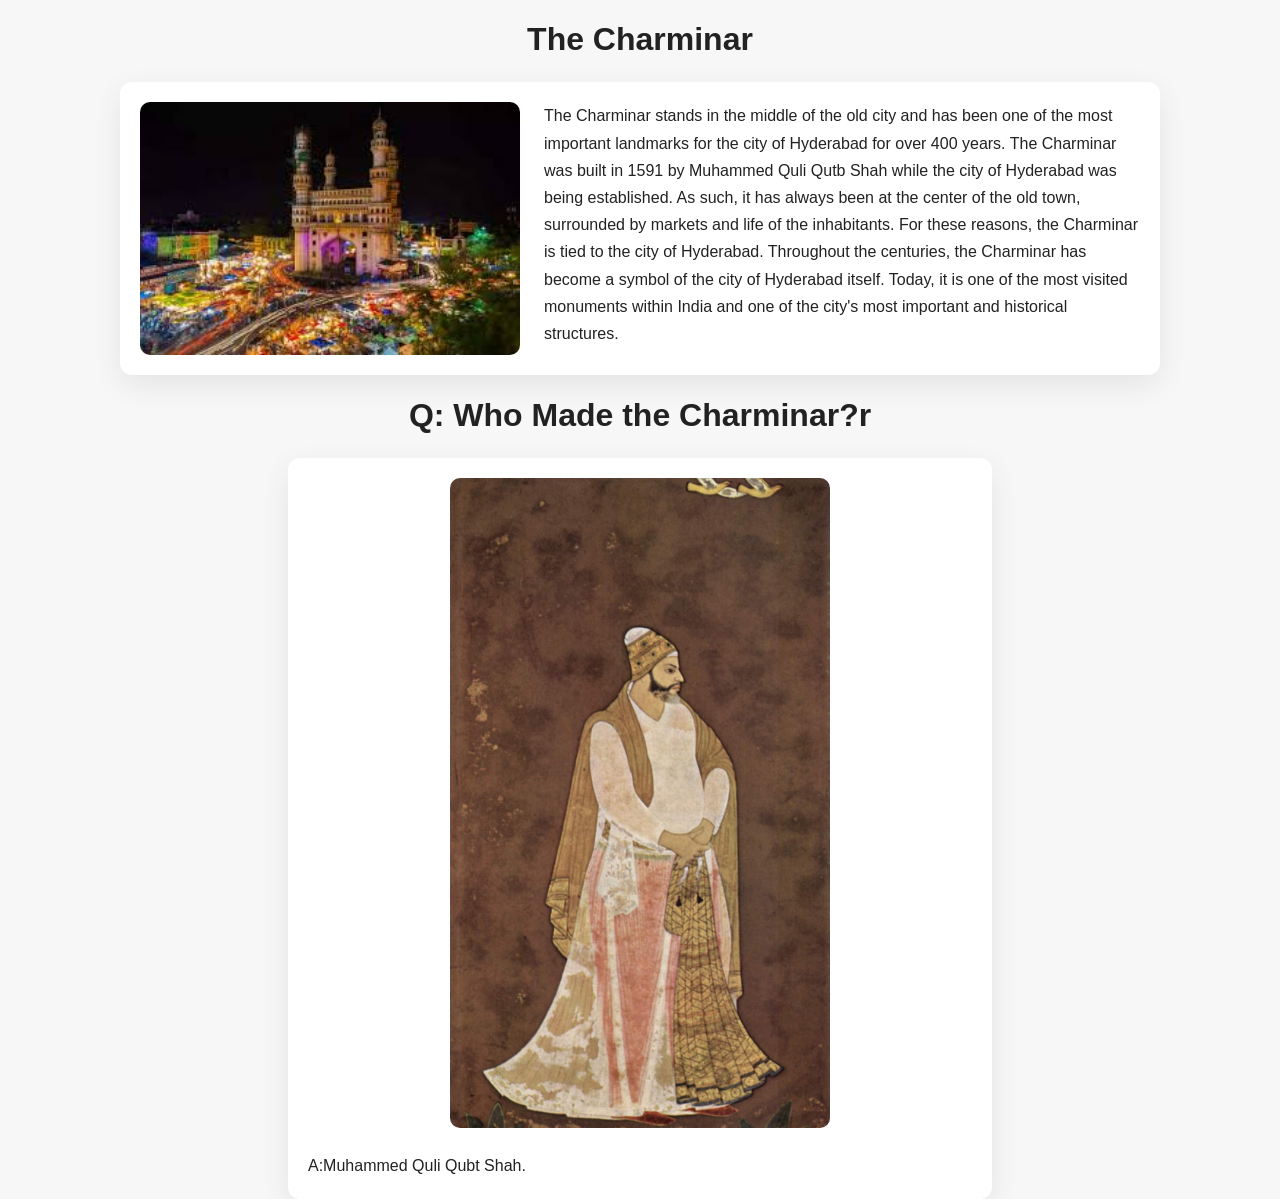
==== index.html @ ea8a79bc "Copied from Main to index" ====
<!DOCTYPE html>
<html lang="en">
<head>
  <meta charset="UTF-8">
  <meta name="viewport" content="width=device-width, initial-scale=1.0">
  <link rel="icon" type="image/x-icon" href="(placeholder)">
  <link rel="stylesheet" href="Main.css">
  <title>The Charminar</title>
</head>
<body>
  <h1 id="main-heading">The Charminar</h1>
  <div class="hero-section">
    <img src="Charminar.jpg" alt="The Charminar" class="hero-image">
    <div class="hero-text">
      <p>The Charminar stands in the middle of the old city and has been one of the most important landmarks for the city of Hyderabad for over 400 years.
        The Charminar was built in 1591 by Muhammed Quli Qutb Shah while the city of Hyderabad was being established. As such, it has always been at the
        center of the old town, surrounded by markets and life of the inhabitants. For these reasons, the Charminar is tied to the city of Hyderabad. Throughout the centuries,
        the Charminar has become a symbol of the city of Hyderabad itself. Today, it is one of the most visited monuments within India and one of the city's most important and historical structures.</p>
    </div>
  </div>

   <h1 id="main-heading">Q: Who Made the Charminar?r</h1>
  <div class="hero-section">
    <img src="Muhammad_'Alî_001.jpg" alt="Muhammed Quli Qutb Shah" class="hero-image">
    <div class="hero-text">
      <p>A:Muhammed Quli Qubt Shah.
       </p>
    </div>
  </div>
</body>
</html>
---- Main.css ----
body {
  font-family: Arial, sans-serif;
  margin: 0;
  padding: 20px;
  background: #f7f7f7;
  color: #222;
}

#main-heading {
  text-align: center;
  margin-bottom: 24px;
}

.hero-section {
  display: flex;
  flex-wrap: wrap;
  gap: 24px;
  align-items: flex-start;
  justify-content: center;
  max-width: 1000px;
  margin: 0 auto;
  background: #fff;
  padding: 20px;
  border-radius: 12px;
  box-shadow: 0 10px 30px rgba(0, 0, 0, 0.08);
}

.hero-image {
  max-width: 100%;
  width: 380px;
  border-radius: 10px;
  object-fit: cover;
}

.hero-text {
  flex: 1 1 320px;
  min-width: 260px;
}

.hero-text p {
  line-height: 1.7;
  margin: 0;
}

@media (max-width: 720px) {
  .hero-section {
    flex-direction: column;
    padding: 16px;
  }

  .hero-image {
    width: 100%;
  }
}

body {
    background:(135deg, brown);
    padding: 0;
    display: flex; 
    flex-direction: column;
    align-items: center; 
    height: 100vh; 
    font-family: 'Lato', sans-serif;
    max-width: 100%;
    margin: 0 auto;
}
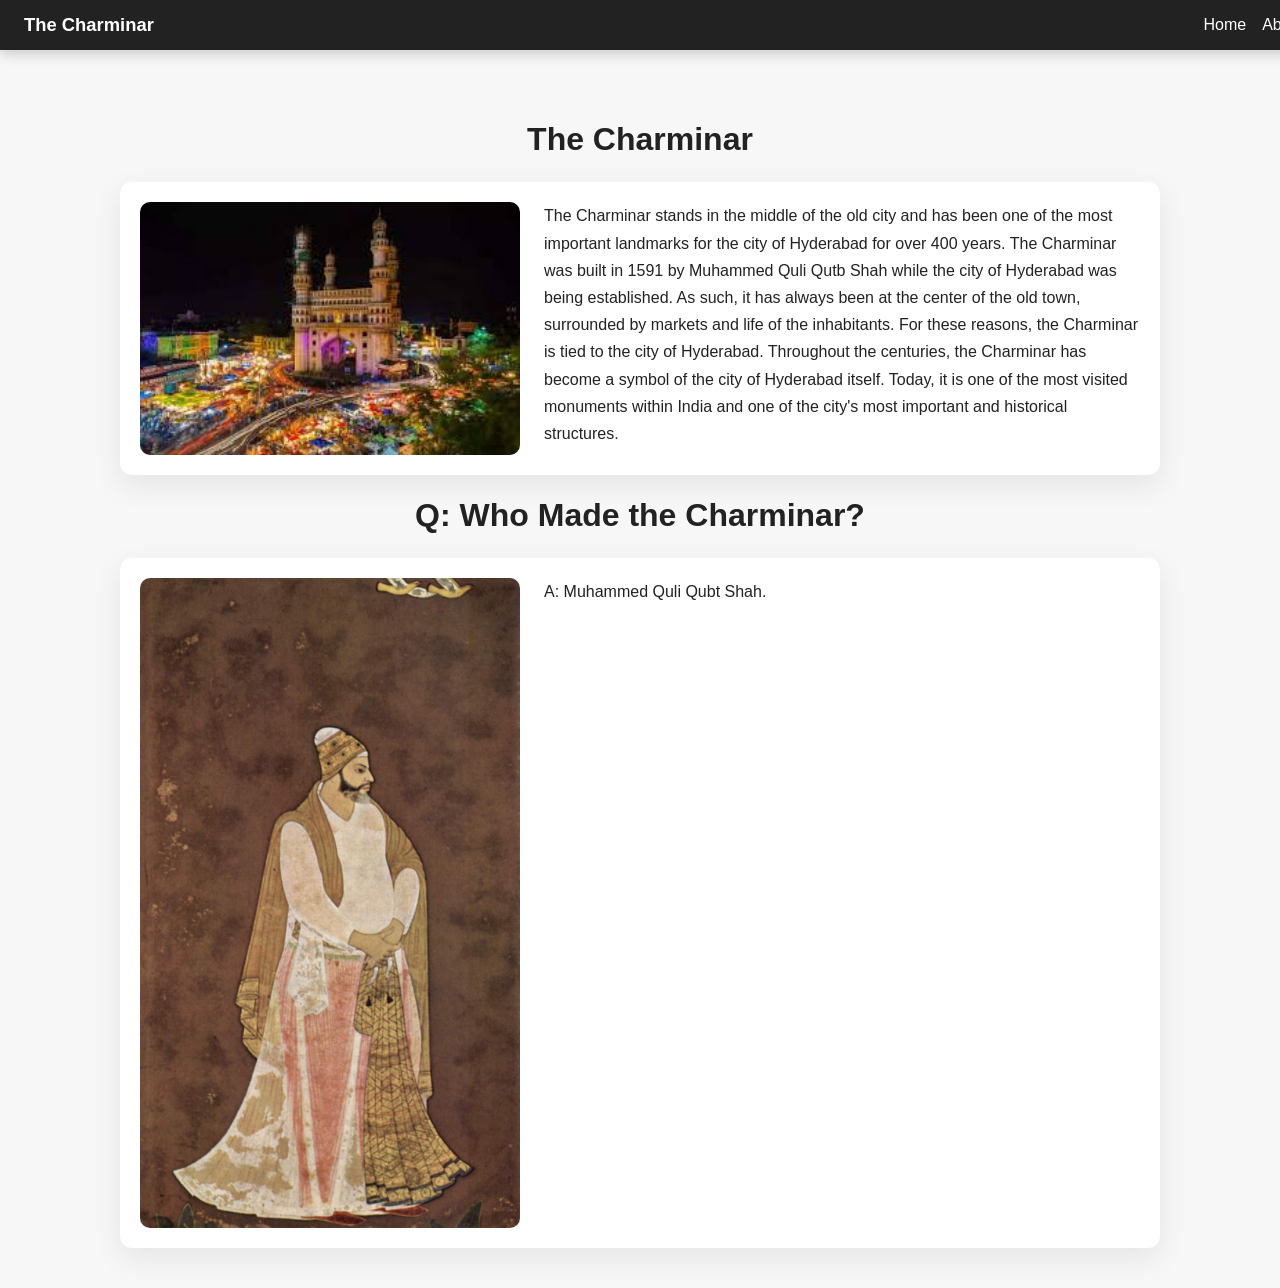
==== commit da700b47: "Added Nav Bar" ====
--- a/index.html
+++ b/index.html
@@ -8,23 +8,32 @@
   <title>The Charminar</title>
 </head>
 <body>
-  <h1 id="main-heading">The Charminar</h1>
-  <div class="hero-section">
-    <img src="Charminar.jpg" alt="The Charminar" class="hero-image">
-    <div class="hero-text">
-      <p>The Charminar stands in the middle of the old city and has been one of the most important landmarks for the city of Hyderabad for over 400 years.
-        The Charminar was built in 1591 by Muhammed Quli Qutb Shah while the city of Hyderabad was being established. As such, it has always been at the
-        center of the old town, surrounded by markets and life of the inhabitants. For these reasons, the Charminar is tied to the city of Hyderabad. Throughout the centuries,
-        the Charminar has become a symbol of the city of Hyderabad itself. Today, it is one of the most visited monuments within India and one of the city's most important and historical structures.</p>
+  <header class="top-nav">
+    <span class="brand">The Charminar</span>
+    <nav>
+      <a href="index.html">Home</a>
+      <a href="Main.html">About</a>
+    </nav>
+  </header>
+
+  <div class="page-content">
+    <h1 id="main-heading">The Charminar</h1>
+    <div class="hero-section">
+      <img src="Charminar.jpg" alt="The Charminar" class="hero-image">
+      <div class="hero-text">
+        <p>The Charminar stands in the middle of the old city and has been one of the most important landmarks for the city of Hyderabad for over 400 years.
+          The Charminar was built in 1591 by Muhammed Quli Qutb Shah while the city of Hyderabad was being established. As such, it has always been at the
+          center of the old town, surrounded by markets and life of the inhabitants. For these reasons, the Charminar is tied to the city of Hyderabad. Throughout the centuries,
+          the Charminar has become a symbol of the city of Hyderabad itself. Today, it is one of the most visited monuments within India and one of the city's most important and historical structures.</p>
+      </div>
     </div>
-  </div>
 
-   <h1 id="main-heading">Q: Who Made the Charminar?r</h1>
-  <div class="hero-section">
-    <img src="Muhammad_'Alî_001.jpg" alt="Muhammed Quli Qutb Shah" class="hero-image">
-    <div class="hero-text">
-      <p>A:Muhammed Quli Qubt Shah.
-       </p>
+    <h1 id="main-heading">Q: Who Made the Charminar?</h1>
+    <div class="hero-section">
+      <img src="Muhammad_'Alî_001.jpg" alt="Muhammed Quli Qutb Shah" class="hero-image">
+      <div class="hero-text">
+        <p>A: Muhammed Quli Qubt Shah.</p>
+      </div>
     </div>
   </div>
 </body>
--- a/Main.css
+++ b/Main.css
@@ -1,9 +1,52 @@
 body {
   font-family: Arial, sans-serif;
   margin: 0;
-  padding: 20px;
+  padding: 0;
   background: #f7f7f7;
   color: #222;
+}
+
+header.top-nav {
+  position: fixed;
+  top: 0;
+  left: 0;
+  width: 100%;
+  background: #222;
+  color: #fff;
+  display: flex;
+  align-items: center;
+  justify-content: space-between;
+  gap: 16px;
+  padding: 14px 24px;
+  box-shadow: 0 4px 12px rgba(0, 0, 0, 0.18);
+  z-index: 1000;
+}
+
+header.top-nav .brand {
+  font-size: 1.15rem;
+  font-weight: bold;
+}
+
+header.top-nav nav {
+  display: flex;
+  gap: 16px;
+  flex-wrap: wrap;
+}
+
+header.top-nav a {
+  color: #fff;
+  text-decoration: none;
+  font-weight: 500;
+}
+
+header.top-nav a:hover {
+  text-decoration: underline;
+}
+
+.page-content {
+  padding: 100px 20px 40px;
+  max-width: 1100px;
+  margin: 0 auto;
 }
 
 #main-heading {
@@ -53,15 +96,3 @@
   }
 }
 
-body {
-    background:(135deg, brown);
-    padding: 0;
-    display: flex; 
-    flex-direction: column;
-    align-items: center; 
-    height: 100vh; 
-    font-family: 'Lato', sans-serif;
-    max-width: 100%;
-    margin: 0 auto;
-}
-
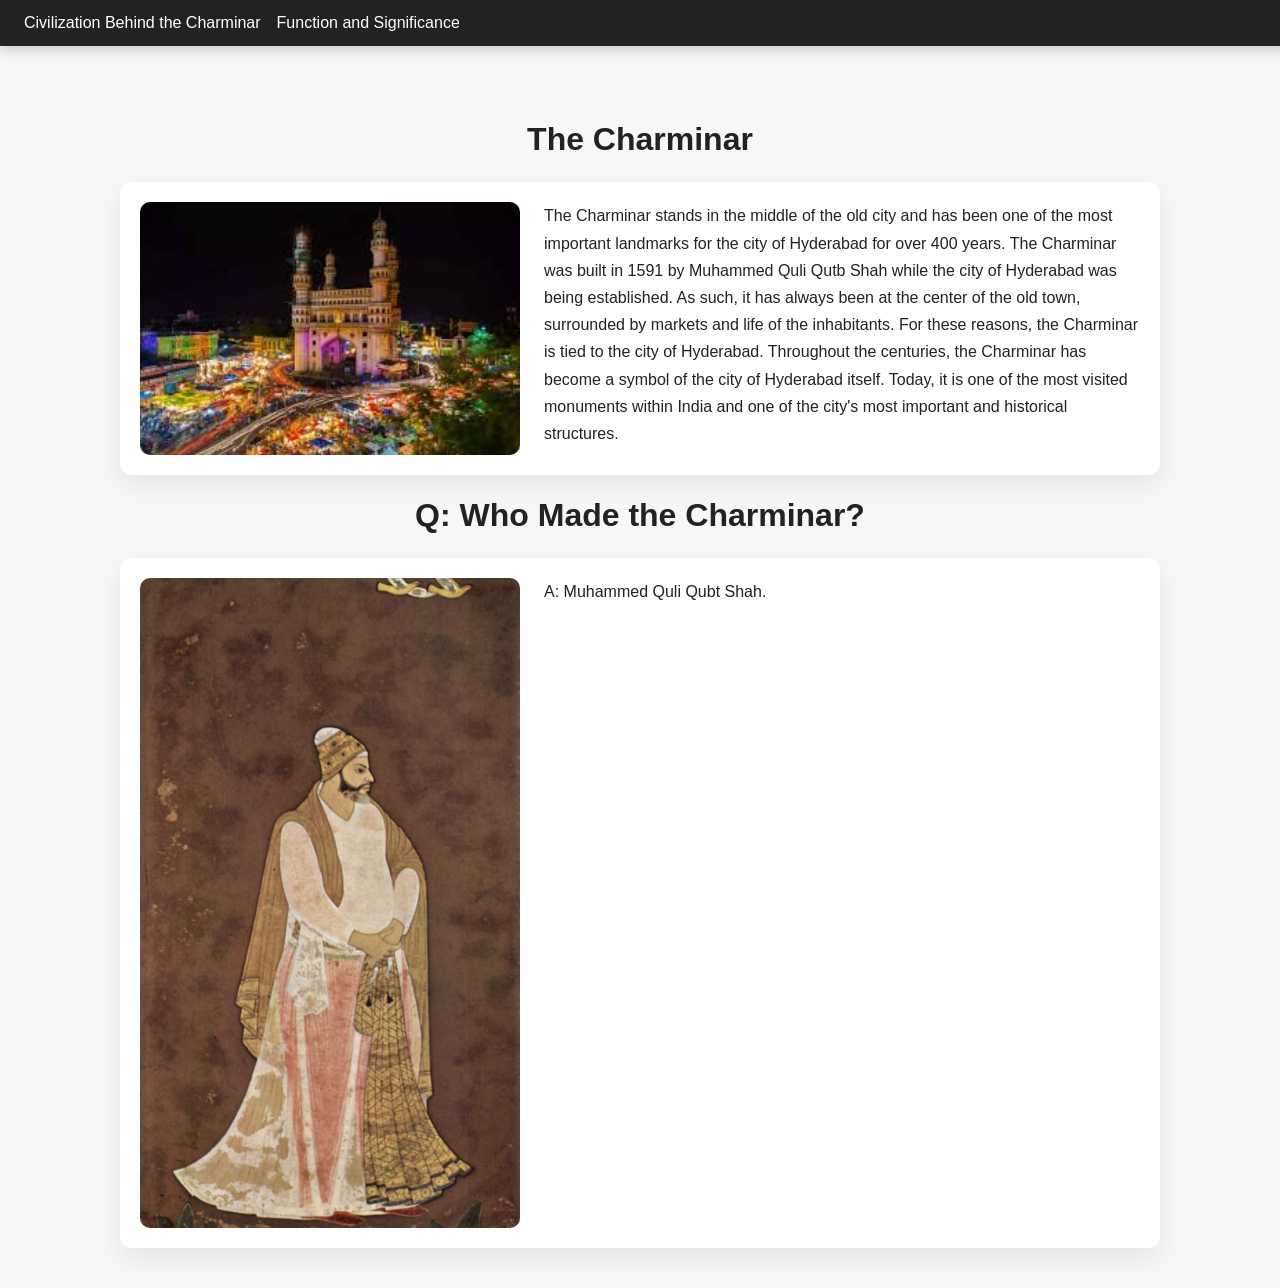
==== commit fd89d0d5: "Worked on Nav" ====
--- a/index.html
+++ b/index.html
@@ -5,14 +5,13 @@
   <meta name="viewport" content="width=device-width, initial-scale=1.0">
   <link rel="icon" type="image/x-icon" href="(placeholder)">
   <link rel="stylesheet" href="Main.css">
-  <title>The Charminar</title>
+  <title>Charminar: Heart of Hyderabadi Culture</title>
 </head>
 <body>
-  <header class="top-nav">
-    <span class="brand">The Charminar</span>
+  <header class="top-nav banner">
     <nav>
-      <a href="index.html">Home</a>
-      <a href="Main.html">About</a>
+      <a href="TheCivilization.html">Civilization Behind the Charminar</a>
+      <a href="Function.html">Function and Significance</a>
     </nav>
   </header>
 
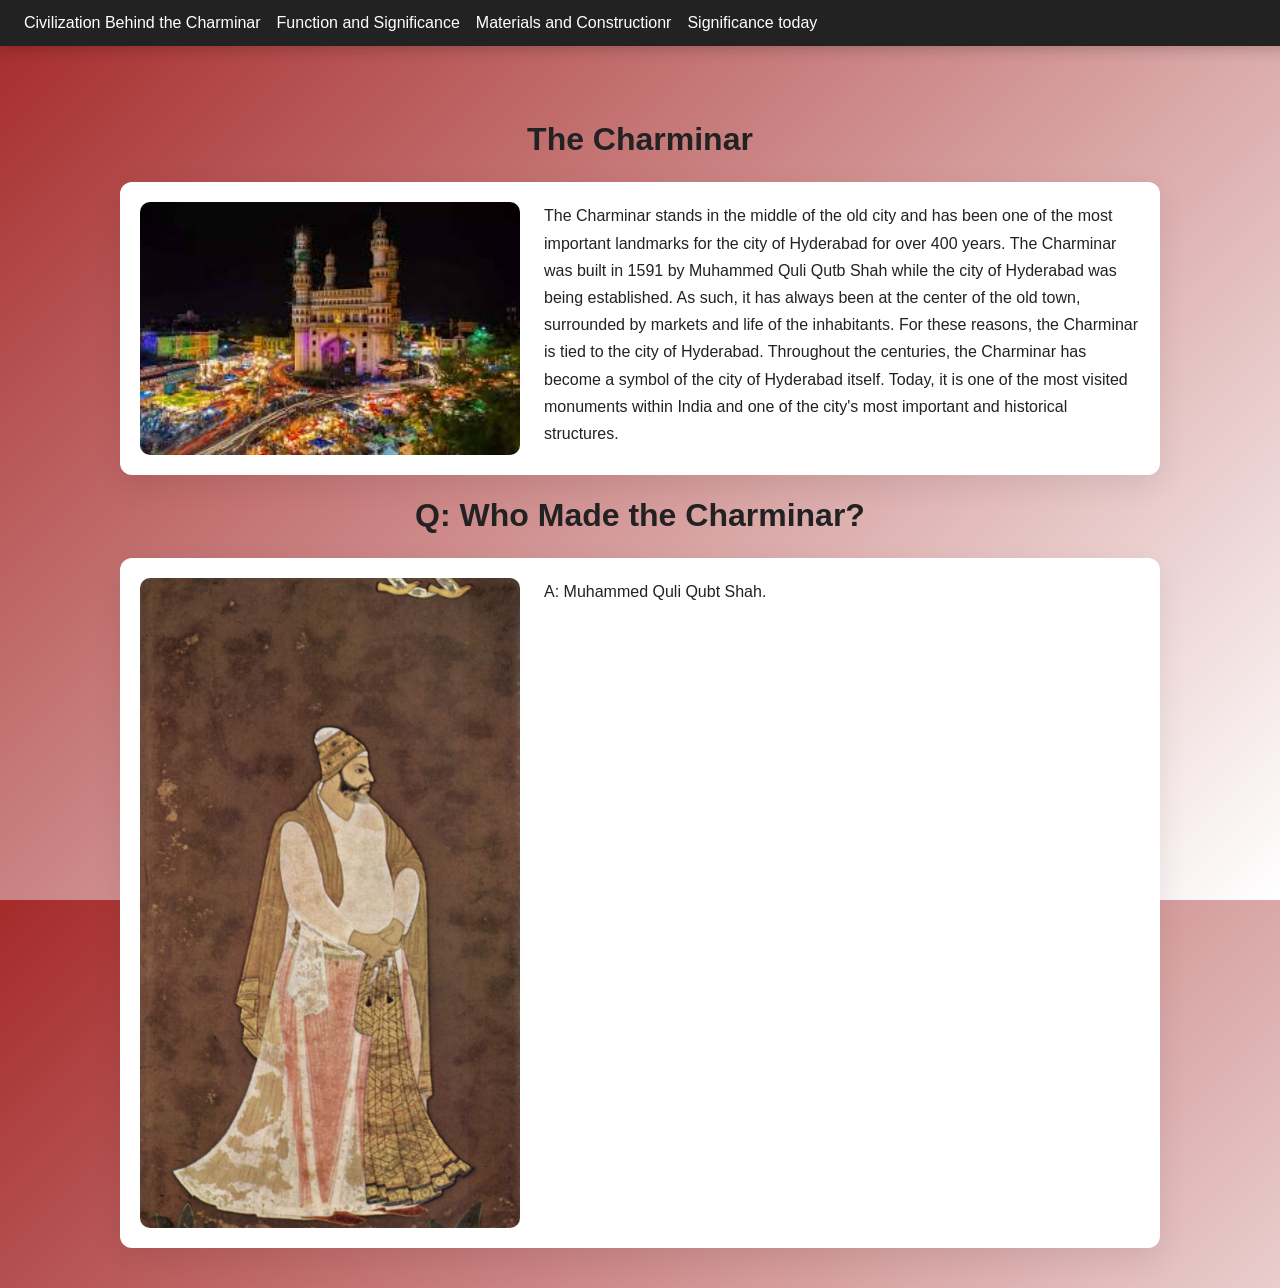
==== commit a84d285b: "Background" ====
--- a/index.html
+++ b/index.html
@@ -12,6 +12,8 @@
     <nav>
       <a href="TheCivilization.html">Civilization Behind the Charminar</a>
       <a href="Function.html">Function and Significance</a>
+       <a href="TheCivilization.html">Materials and Constructionr</a>
+      <a href="Function.html">Significance today</a>
     </nav>
   </header>
 
--- a/Main.css
+++ b/Main.css
@@ -95,4 +95,13 @@
     width: 100%;
   }
 }
-
+body {
+    background: linear-gradient(135deg, brown, white);
+    padding: 0;
+    display: flex; 
+    flex-direction: column;
+    align-items: center; 
+    height: 100vh; 
+    max-width: 100%;
+    margin: 0 auto;
+}
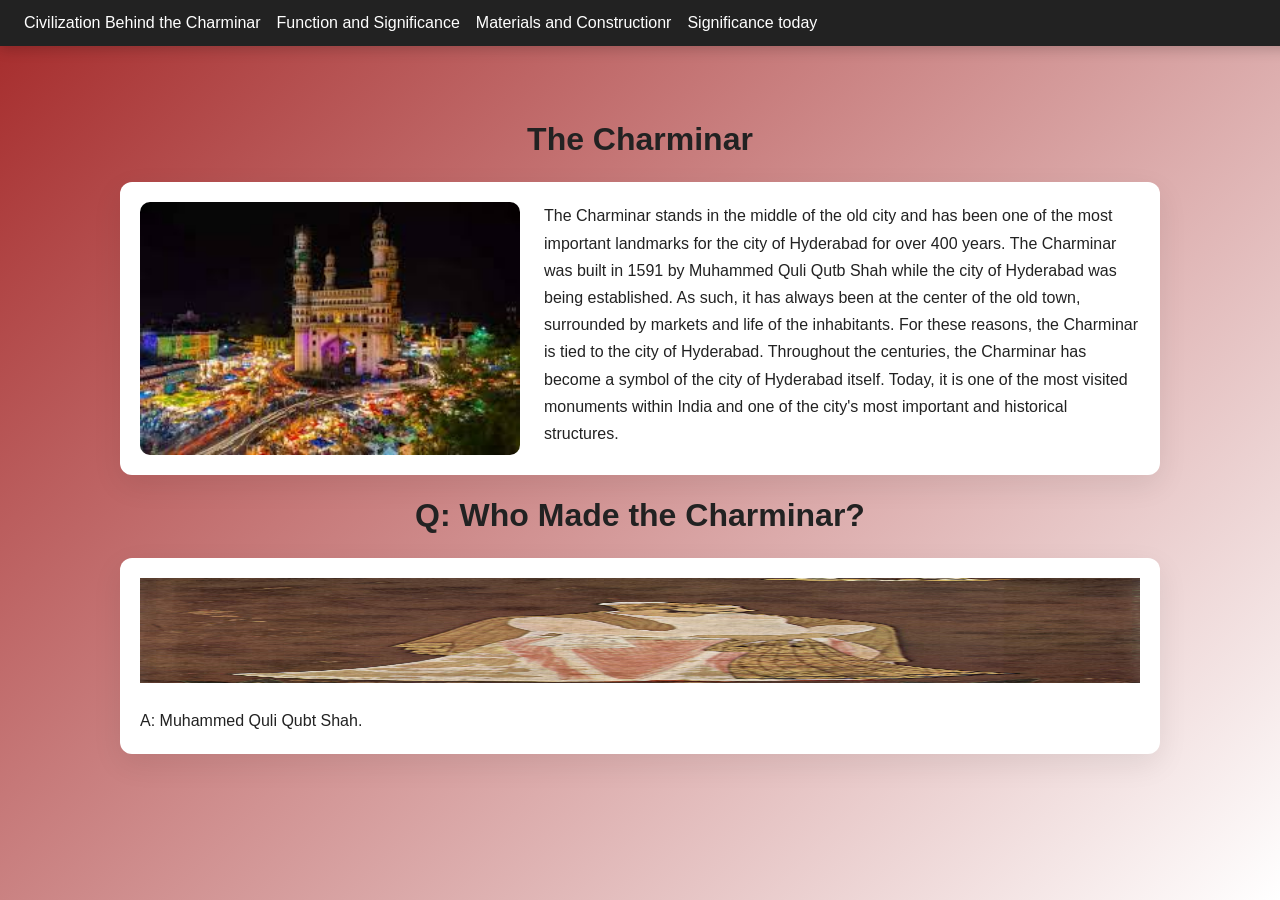
==== commit ad832b16: "Edited Resolution of Qutb Shah" ====
--- a/index.html
+++ b/index.html
@@ -31,7 +31,7 @@
 
     <h1 id="main-heading">Q: Who Made the Charminar?</h1>
     <div class="hero-section">
-      <img src="Muhammad_'Alî_001.jpg" alt="Muhammed Quli Qutb Shah" class="hero-image">
+      <img src="Muhammad_'Alî_001.jpg" alt="Muhammed Quli Qutb Shah" class="QutbShah">
       <div class="hero-text">
         <p>A: Muhammed Quli Qubt Shah.</p>
       </div>
--- a/Main.css
+++ b/Main.css
@@ -105,3 +105,8 @@
     max-width: 100%;
     margin: 0 auto;
 }
+
+.QutbShah {
+    height: 105px;
+    width: 100%;
+  }
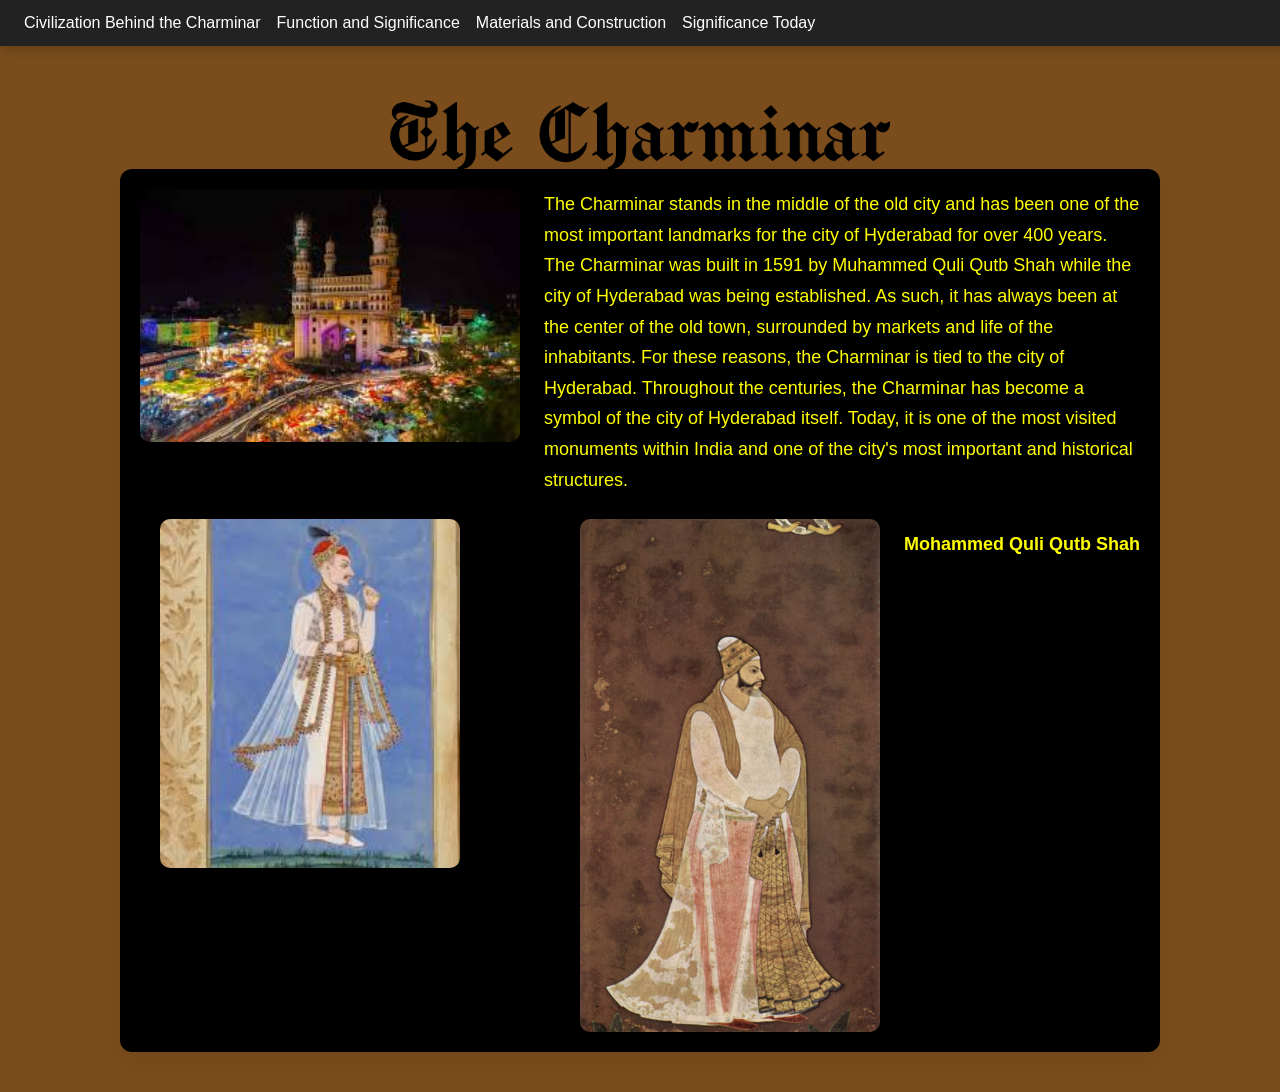
==== commit 3efeb3b6: "Created layout and placeholders" ====
--- a/index.html
+++ b/index.html
@@ -3,7 +3,7 @@
 <head>
   <meta charset="UTF-8">
   <meta name="viewport" content="width=device-width, initial-scale=1.0">
-  <link rel="icon" type="image/x-icon" href="(placeholder)">
+  <link rel="icon" type="image/x-icon" href="download.png">
   <link rel="stylesheet" href="Main.css">
   <title>Charminar: Heart of Hyderabadi Culture</title>
 </head>
@@ -12,30 +12,27 @@
     <nav>
       <a href="TheCivilization.html">Civilization Behind the Charminar</a>
       <a href="Function.html">Function and Significance</a>
-       <a href="TheCivilization.html">Materials and Constructionr</a>
-      <a href="Function.html">Significance today</a>
+       <a href="Materials.html">Materials and Construction</a>
+      <a href="Significance.html">Significance Today</a>
     </nav>
   </header>
 
   <div class="page-content">
-    <h1 id="main-heading">The Charminar</h1>
+     <img src="text-1777935722596.png" alt="Charimnar Title" class="charminartext">
     <div class="hero-section">
       <img src="Charminar.jpg" alt="The Charminar" class="hero-image">
       <div class="hero-text">
-        <p>The Charminar stands in the middle of the old city and has been one of the most important landmarks for the city of Hyderabad for over 400 years.
+        <p class="ColorText"> The Charminar stands in the middle of the old city and has been one of the most important landmarks for the city of Hyderabad for over 400 years.
           The Charminar was built in 1591 by Muhammed Quli Qutb Shah while the city of Hyderabad was being established. As such, it has always been at the
           center of the old town, surrounded by markets and life of the inhabitants. For these reasons, the Charminar is tied to the city of Hyderabad. Throughout the centuries,
           the Charminar has become a symbol of the city of Hyderabad itself. Today, it is one of the most visited monuments within India and one of the city's most important and historical structures.</p>
       </div>
+      
+      <div class="hero-text">
+<img src="images.jpg" alt="Muhammed Quli Qutb Shah" class="QutbShah">
     </div>
-
-    <h1 id="main-heading">Q: Who Made the Charminar?</h1>
-    <div class="hero-section">
-      <img src="Muhammad_'Alî_001.jpg" alt="Muhammed Quli Qutb Shah" class="QutbShah">
-      <div class="hero-text">
-        <p>A: Muhammed Quli Qubt Shah.</p>
-      </div>
-    </div>
+     <img src="Muhammad_'Alî_001.jpg" alt="Muhammed Quli Qutb Shah" class="QutbShah">
+      <h2 class="ColorText">Mohammed Quli Qutb Shah</h2>
   </div>
 </body>
 </html>
--- a/Main.css
+++ b/Main.css
@@ -2,7 +2,7 @@
   font-family: Arial, sans-serif;
   margin: 0;
   padding: 0;
-  background: #f7f7f7;
+  background: #7b4d1c;
   color: #222;
 }
 
@@ -59,13 +59,17 @@
   flex-wrap: wrap;
   gap: 24px;
   align-items: flex-start;
-  justify-content: center;
+  justify-content: flex-start;
   max-width: 1000px;
   margin: 0 auto;
-  background: #fff;
+  background: #000;
   padding: 20px;
   border-radius: 12px;
   box-shadow: 0 10px 30px rgba(0, 0, 0, 0.08);
+}
+
+.vertical {
+  flex-direction: column;
 }
 
 .hero-image {
@@ -73,6 +77,8 @@
   width: 380px;
   border-radius: 10px;
   object-fit: cover;
+  flex-shrink: 0;
+  margin: 0 auto 20px auto;
 }
 
 .hero-text {
@@ -95,18 +101,24 @@
     width: 100%;
   }
 }
-body {
-    background: linear-gradient(135deg, brown, white);
-    padding: 0;
-    display: flex; 
-    flex-direction: column;
-    align-items: center; 
-    height: 100vh; 
-    max-width: 100%;
-    margin: 0 auto;
+
+.QutbShah {
+  max-width: 100%;
+  width: 300px;
+  height: auto;
+  border-radius: 10px;
+  object-fit: cover;
+  margin-left: 20px;
 }
 
-.QutbShah {
-    height: 105px;
-    width: 100%;
-  }+.charminartext {
+   display: block;
+  margin: 0 auto;
+  max-width: 100%;
+  width: 500px;
+}
+
+.ColorText {
+  color: yellow;
+  font-size: 18px;
+}
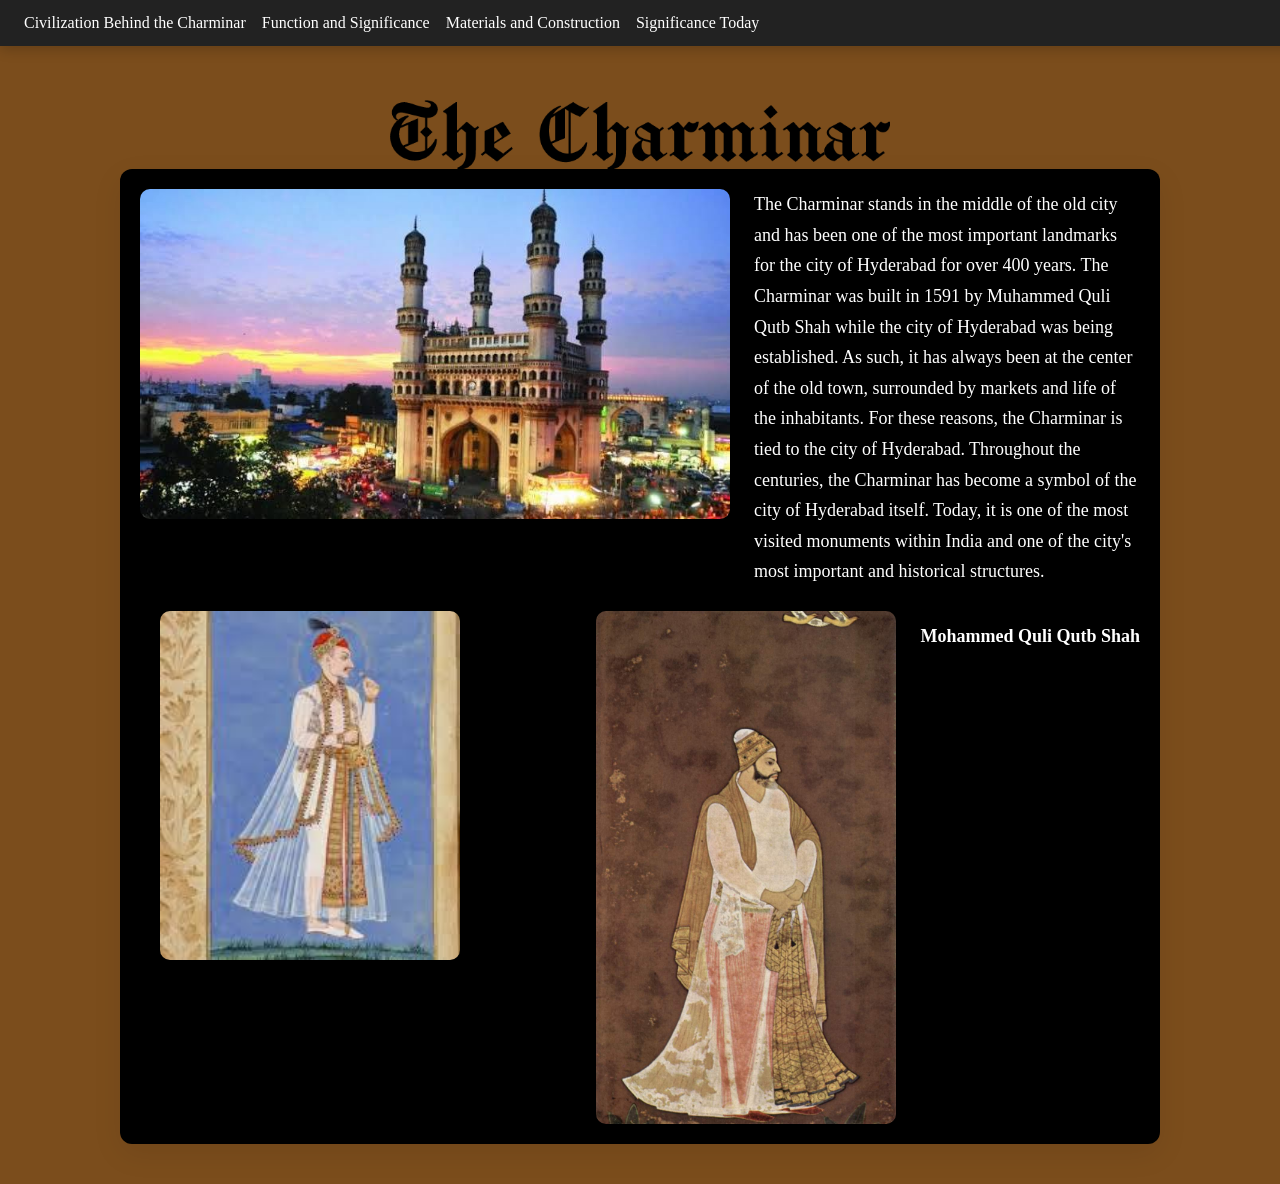
==== commit 41a236b7: "Refined the website" ====
--- a/index.html
+++ b/index.html
@@ -3,7 +3,7 @@
 <head>
   <meta charset="UTF-8">
   <meta name="viewport" content="width=device-width, initial-scale=1.0">
-  <link rel="icon" type="image/x-icon" href="download.png">
+  <link rel="icon" type="image/x-icon" href="char-minar-22-of-94.webp">
   <link rel="stylesheet" href="Main.css">
   <title>Charminar: Heart of Hyderabadi Culture</title>
 </head>
@@ -20,7 +20,7 @@
   <div class="page-content">
      <img src="text-1777935722596.png" alt="Charimnar Title" class="charminartext">
     <div class="hero-section">
-      <img src="Charminar.jpg" alt="The Charminar" class="hero-image">
+      <img src="1639033456_images_54.jpeg" alt="The Charminar" class="hero-image">
       <div class="hero-text">
         <p class="ColorText"> The Charminar stands in the middle of the old city and has been one of the most important landmarks for the city of Hyderabad for over 400 years.
           The Charminar was built in 1591 by Muhammed Quli Qutb Shah while the city of Hyderabad was being established. As such, it has always been at the
--- a/Main.css
+++ b/Main.css
@@ -1,5 +1,5 @@
 body {
-  font-family: Arial, sans-serif;
+  font-family: Georgia, 'Times New Roman', Times, serif;
   margin: 0;
   padding: 0;
   background: #7b4d1c;
@@ -74,7 +74,7 @@
 
 .hero-image {
   max-width: 100%;
-  width: 380px;
+  width: 590px;
   border-radius: 10px;
   object-fit: cover;
   flex-shrink: 0;
@@ -119,6 +119,11 @@
 }
 
 .ColorText {
-  color: yellow;
+  color: #ffff;
   font-size: 18px;
+}
+
+.HeadingText {
+  color: #ffff;
+  font-size: 32px;
 }
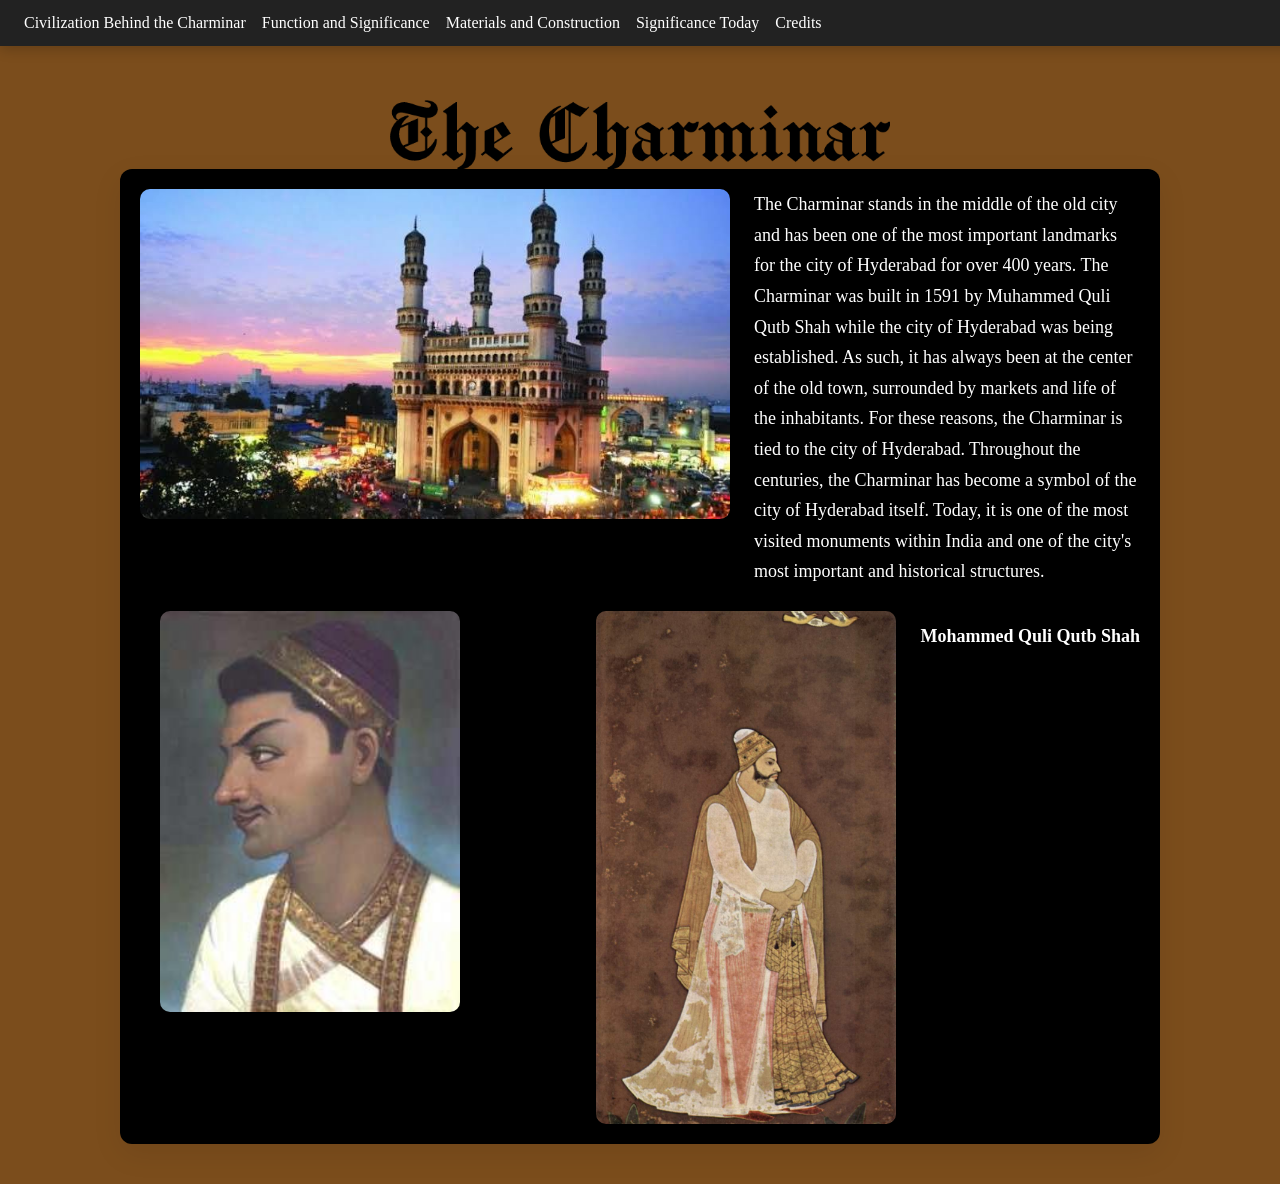
==== commit 14dbe753: "Finished Changes" ====
--- a/index.html
+++ b/index.html
@@ -14,6 +14,7 @@
       <a href="Function.html">Function and Significance</a>
        <a href="Materials.html">Materials and Construction</a>
       <a href="Significance.html">Significance Today</a>
+      <a href="Credits.html">Credits</a>
     </nav>
   </header>
 
@@ -29,7 +30,7 @@
       </div>
       
       <div class="hero-text">
-<img src="images.jpg" alt="Muhammed Quli Qutb Shah" class="QutbShah">
+<img src="Muhammad_Quli_Qutb_Shah_portrait.jpg" alt="Muhammed Quli Qutb Shah" class="QutbShah">
     </div>
      <img src="Muhammad_'Alî_001.jpg" alt="Muhammed Quli Qutb Shah" class="QutbShah">
       <h2 class="ColorText">Mohammed Quli Qutb Shah</h2>
